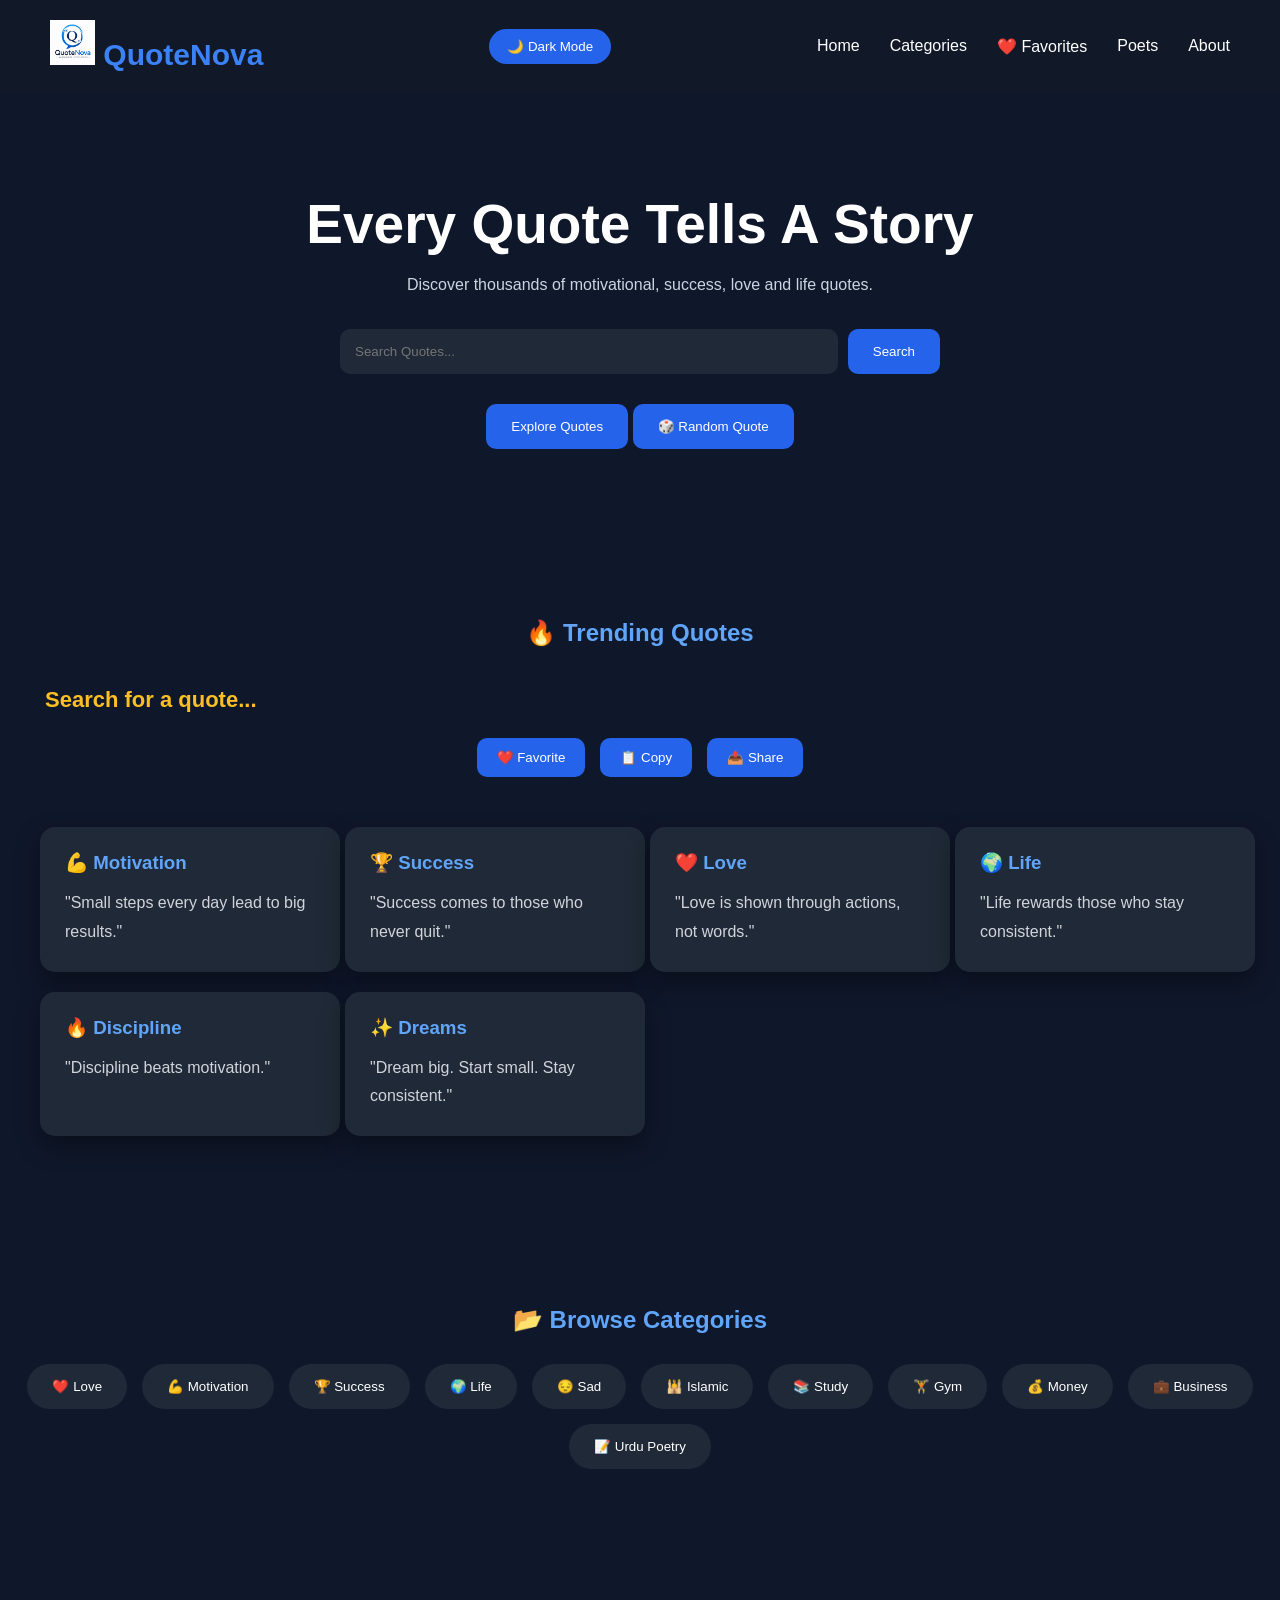
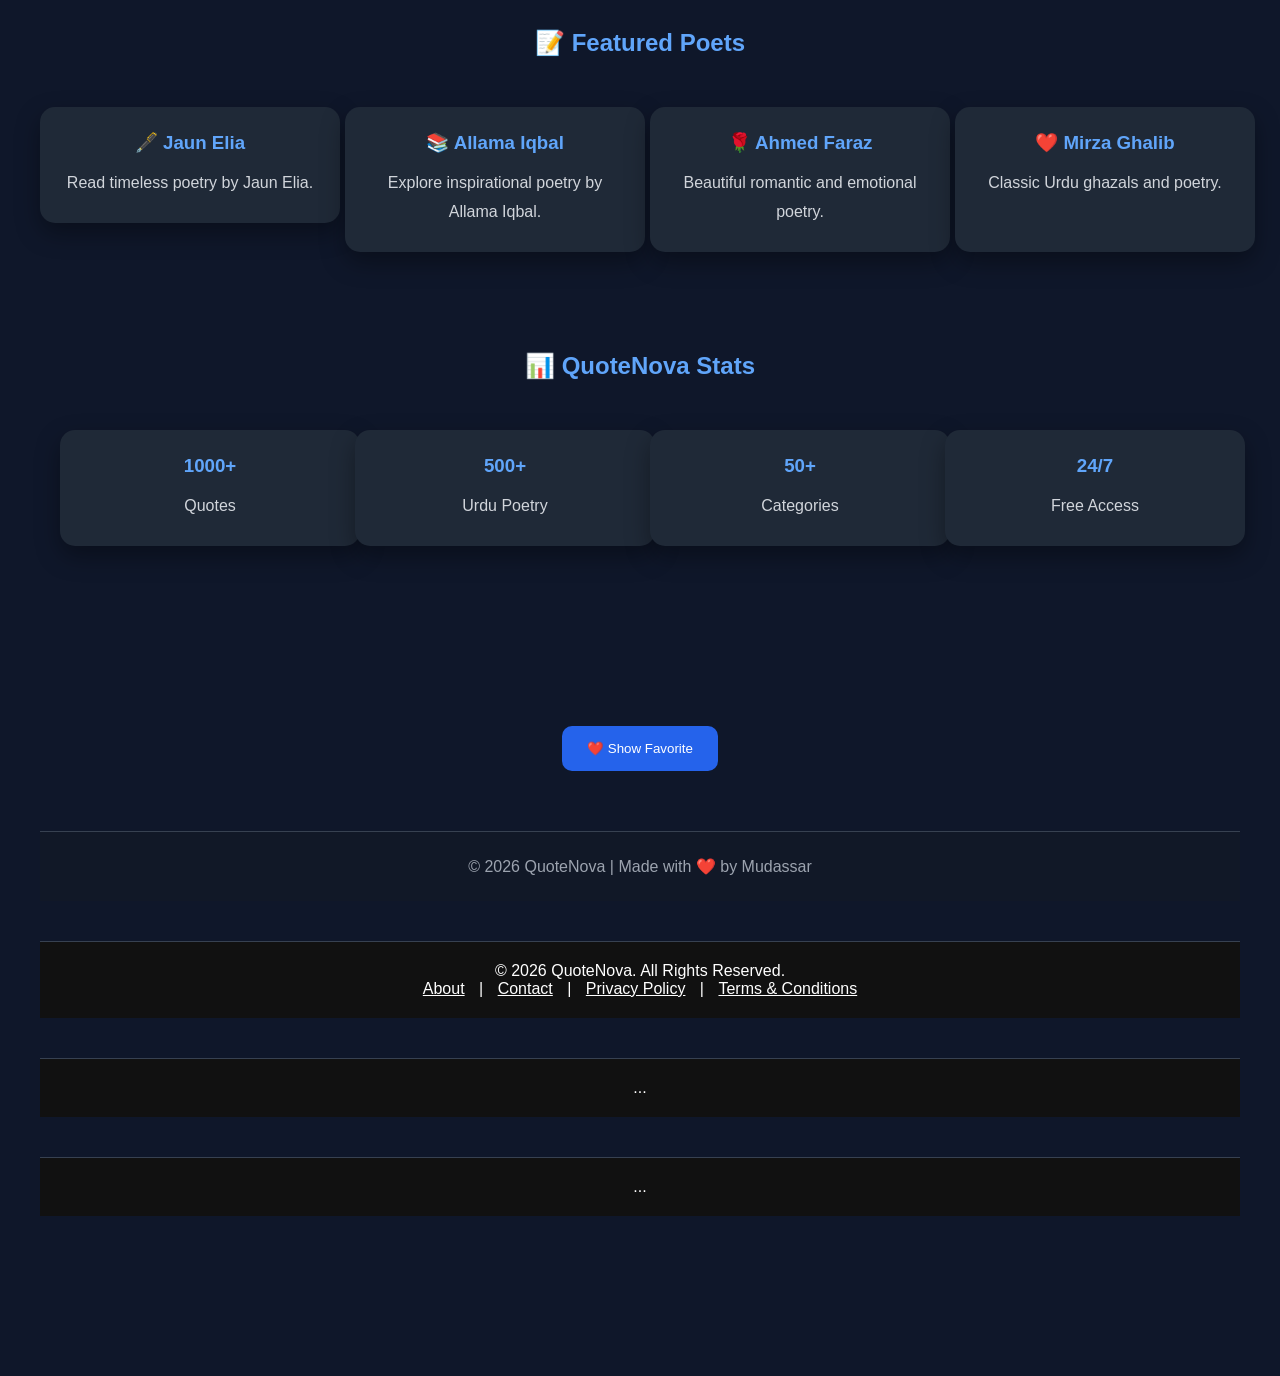
==== index.html @ 7e1d3b28 "index.html" ====
<!DOCTYPE html>
<html lang="en">
<head>
    <meta charset="UTF-8">
    <meta name="viewport" content="width=device-width, initial-scale=1.0">
    <title>QuoteNova</title>
    <link rel="stylesheet" href="style.css">
<!-- Google tag (gtag.js) -->
<script async src="https://www.googletagmanager.com/gtag/js?id=G-5KKQ41G4VQ"></script>
<script>
window.dataLayer = window.dataLayer || [];
function gtag(){dataLayer.push(arguments);}
gtag('js', new Date());
gtag('config', 'G-5KKQ41G4VQ');
</script>
</head>
<body>

<nav>
    <div class="logo">
    <img src="logo.png" alt="QuoteNova Logo" width="45">
    QuoteNova
</div>
<button id="themeBtn">🌙 Dark Mode</button>
   <ul>
    <li><a href="#home">Home</a></li>
    <li><a href="#categories">Categories</a></li>
    <li><a href="favorites.html">❤️ Favorites</a></li>
    <li><a href="#poets">Poets</a></li>
    <li><a href="#about">About</a></li>
</ul>
</nav>

<section class="hero" id="home">

    <h1>Every Quote Tells A Story</h1>

    <p>
        Discover thousands of motivational,
        success, love and life quotes.
    </p>

    <div class="search-box">
        <input type="text" id="searchInput" placeholder="Search Quotes...">
        <button id="searchBtn">Search</button>
    </div>

    <button class="explore-btn">
        Explore Quotes
    </button>
<button id="randomBtn" class="explore-btn">
    🎲 Random Quote
</button>
</section>

<section class="quotes" id="quotes">

    <h2>🔥 Trending Quotes</h2>

    <p id="resultQuote">
        Search for a quote...
    </p>
<div class="quote-actions">
    <button id="favoriteBtn">❤️ Favorite</button>
    <button id="copyBtn">📋 Copy</button>
    <button id="shareBtn">📤 Share</button>
</div>
    <div class="cards">

       <div class="card" onclick="showCategory('motivation')">
    <h3>💪 Motivation</h3>
    <p>"Small steps every day lead to big results."</p>
</div>

        <div class="card" onclick="showCategory('success')">
            <h3>🏆 Success</h3>
            <p>"Success comes to those who never quit."</p>
        </div>

        <div class="card" onclick="showCategory('love')">
            <h3>❤️ Love</h3>
            <p>"Love is shown through actions, not words."</p>
        </div>

        <div class="card" onclick="showCategory('life')">
            <h3>🌍 Life</h3>
            <p>"Life rewards those who stay consistent."</p>
        </div>

        <div class="card" onclick="showCategory('discipline')">
            <h3>🔥 Discipline</h3>
            <p>"Discipline beats motivation."</p>
        </div>

      <div class="card" onclick="showCategory('dreams')">
            <h3>✨ Dreams</h3>
            <p>"Dream big. Start small. Stay consistent."</p>
        </div>

    </div>

</section>

<section class="categories" id="categories">

    <h2>📂 Browse Categories</h2>

    <div class="category-list">
       <button id="loveBtn">❤️ Love</button>
       <button id="motivationBtn">💪 Motivation</button>
       <button id="successBtn">🏆 Success</button>
        <button id="lifeBtn">🌍 Life</button>
        <button>😔 Sad</button>
        <button>🕌 Islamic</button>
        <button>📚 Study</button>
        <button>🏋️ Gym</button>
        <button>💰 Money</button>
        <button>💼 Business</button>
  <a href="poetry.html">
    <button>📝 Urdu Poetry</button>
</a>
    </div>
   

</section>
<section class="poets" id="poets">

    <h2>📝 Featured Poets</h2>

    <div class="cards">

      <a href="poetry.html" style="text-decoration:none;color:white;">
<div class="card">
    <h3>🖋️ Jaun Elia</h3>
    <p>Read timeless poetry by Jaun Elia.</p>
</div>
</a>  

        <div class="card">
            <h3>📚 Allama Iqbal</h3>
            <p>Explore inspirational poetry by Allama Iqbal.</p>
        </div>

        <div class="card">
            <h3>🌹 Ahmed Faraz</h3>
            <p>Beautiful romantic and emotional poetry.</p>
        </div>

        <div class="card">
            <h3>❤️ Mirza Ghalib</h3>
            <p>Classic Urdu ghazals and poetry.</p>
        </div>

    </div>
<section class="stats">

    <h2>📊 QuoteNova Stats</h2>

    <div class="cards">

        <div class="card">
            <h3>1000+</h3>
            <p>Quotes</p>
        </div>

        <div class="card">
            <h3>500+</h3>
            <p>Urdu Poetry</p>
        </div>

        <div class="card">
            <h3>50+</h3>
            <p>Categories</p>
        </div>

        <div class="card">
            <h3>24/7</h3>
            <p>Free Access</p>
        </div>

    </div>
 <section class="stats">
   
 </section>
<button id="showFavoriteBtn" class="explore-btn">
    ❤️ Show Favorite
</button>
<footer id="about">
    <p>© 2026 QuoteNova | Made with ❤️ by Mudassar</p>
</footer>
<script src="script.js"></script>
<footer style="text-align:center;padding:20px;background:#111;color:white;margin-top:40px;">
    <p>© 2026 QuoteNova. All Rights Reserved.</p>

    <a href="about.html" style="color:white;margin:10px;">About</a> |
    <a href="contact.html" style="color:white;margin:10px;">Contact</a> |
    <a href="privacy.html" style="color:white;margin:10px;">Privacy Policy</a> |
    <a href="terms.html" style="color:white;margin:10px;">Terms & Conditions</a>
</footer>
    <footer style="text-align:center;padding:20px;background:#111;color:white;margin-top:40px;">
...
</footer>
<footer style="text-align:center;padding:20px;background:#111;color:white;margin-top:40px;">
...
</footer>



</body>
</html>
---- style.css ----
*{
    margin:0;
    padding:0;
    box-sizing:border-box;
    font-family:Arial,sans-serif;
}

body{
    background:#0f172a;
    color:#fff;
}

nav{
    display:flex;
    justify-content:space-between;
    align-items:center;
    padding:20px 50px;
    background:#111827;
    position:sticky;
    top:0;
}

.logo{
    font-size:30px;
    font-weight:bold;
    color:#3b82f6;
}

nav ul{
    display:flex;
    list-style:none;
    gap:30px;
}

nav li{
    cursor:pointer;
    transition:.3s;
}

nav li:hover{
    color:#3b82f6;
}

.hero{
    text-align:center;
    padding:100px 20px;
}

.hero h1{
    font-size:55px;
    margin-bottom:20px;
}

.hero p{
    color:#cbd5e1;
    margin-bottom:35px;
}

.search-box{
    width:80%;
    max-width:600px;
    margin:0 auto 30px;
    display:flex;
    gap:10px;
}

.search-box input{
    flex:1;
    padding:15px;
    border:none;
    border-radius:10px;
    background:#1f2937;
    color:white;
    outline:none;
}

.search-box button,
.explore-btn{
    padding:15px 25px;
    border:none;
    border-radius:10px;
    background:#2563eb;
    color:white;
    cursor:pointer;
}

.quotes{
    padding:70px 20px;
}

.quotes h2{
    text-align:center;
    margin-bottom:40px;
    color:#60a5fa;
}

.cards{
    display:flex;
    justify-content:center;
    gap:20px;
    flex-wrap:wrap;
}

.card{
    background:#1f2937;
    width:300px;
    padding:25px;
    border-radius:15px;
    transition:.3s;
}

.card:hover{
    transform:translateY(-8px);
}

.card h3{
    margin-bottom:15px;
    color:#60a5fa;
}

.card p{
    color:#d1d5db;
}
.card{
    box-shadow:0 10px 20px rgba(0,0,0,.35);
}

.card:hover{
    transform:translateY(-10px) scale(1.03);
}

.card p{
    line-height:1.7;
}
.card{
    box-shadow:0 10px 25px rgba(0,0,0,.35);
    transition:0.3s;
}

.card:hover{
    transform:translateY(-10px);
    background:#273549;
}

.card h3{
    margin-bottom:15px;
    color:#60a5fa;
}

.card p{
    line-height:1.8;
}
.categories{
    padding:80px 20px;
    text-align:center;
}

.categories h2{
    color:#60a5fa;
    margin-bottom:30px;
}

.category-list{
    display:flex;
    flex-wrap:wrap;
    justify-content:center;
    gap:15px;
}

.category-list button{
    padding:15px 25px;
    border:none;
    border-radius:30px;
    background:#1f2937;
    color:white;
    cursor:pointer;
    transition:0.3s;
}

.category-list button:hover{
    background:#2563eb;
    transform:scale(1.05);
}
.cards{
    display:grid;
    grid-template-columns:repeat(auto-fit,minmax(250px,1fr));
    gap:20px;
    margin-top:30px;
    padding:20px;
}

.card{
    background:#1f2937;
    padding:25px;
    border-radius:15px;
    transition:0.3s;
    cursor:pointer;
}

.card:hover{
    transform:translateY(-8px);
    background:#2563eb;
}

.categories{
    padding:80px 20px;
    text-align:center;
}

.categories h2{
    color:#60a5fa;
    margin-bottom:30px;
}

.category-list{
    display:flex;
    flex-wrap:wrap;
    justify-content:center;
    gap:15px;
}

.category-list button{
    padding:15px 25px;
    border:none;
    border-radius:30px;
    background:#1f2937;
    color:white;
    cursor:pointer;
    transition:.3s;
}

.category-list button:hover{
    background:#2563eb;
    transform:scale(1.05);
}

#resultQuote{
    font-size:22px;
    margin:25px;
    color:#fbbf24;
    font-weight:bold;
}
#resultQuote{
    font-size:22px;
    margin:25px;
    color:#fbbf24;
    font-weight:bold;
}

footer{
    background:#111827;
    color:#9ca3af;
    text-align:center;
    padding:25px;
    margin-top:60px;
    border-top:1px solid #374151;
}
.quote-actions{
    display:flex;
    justify-content:center;
    gap:15px;
    margin-bottom:30px;
}

.quote-actions button{
    padding:12px 20px;
    border:none;
    border-radius:10px;
    background:#2563eb;
    color:white;
    cursor:pointer;
    transition:.3s;
}

.quote-actions button:hover{
    background:#1d4ed8;
}
.poets{
    padding:80px 20px;
    text-align:center;
}

.poets h2{
    color:#60a5fa;
    margin-bottom:30px;
}
nav ul li a{
    text-decoration:none;
    color:white;
    transition:.3s;
}

nav ul li a:hover{
    color:#60a5fa;
}
.stats{
    padding:80px 20px;
    text-align:center;
}

.stats h2{
    color:#60a5fa;
    margin-bottom:30px;
}
#themeBtn{
    padding:10px 18px;
    border:none;
    border-radius:20px;
    background:#2563eb;
    color:white;
    cursor:pointer;
    margin-left:20px;
}

.light-mode{
    background:#f5f5f5;
    color:#111;
}

.light-mode nav{
    background:white;
}

.light-mode .card{
    background:white;
    color:black;
}

.light-mode .card:hover{
    background:#dbeafe;
}
.active-btn{
    background:#2563eb !important;
    color:white !important;
    transform:scale(1.05);
}
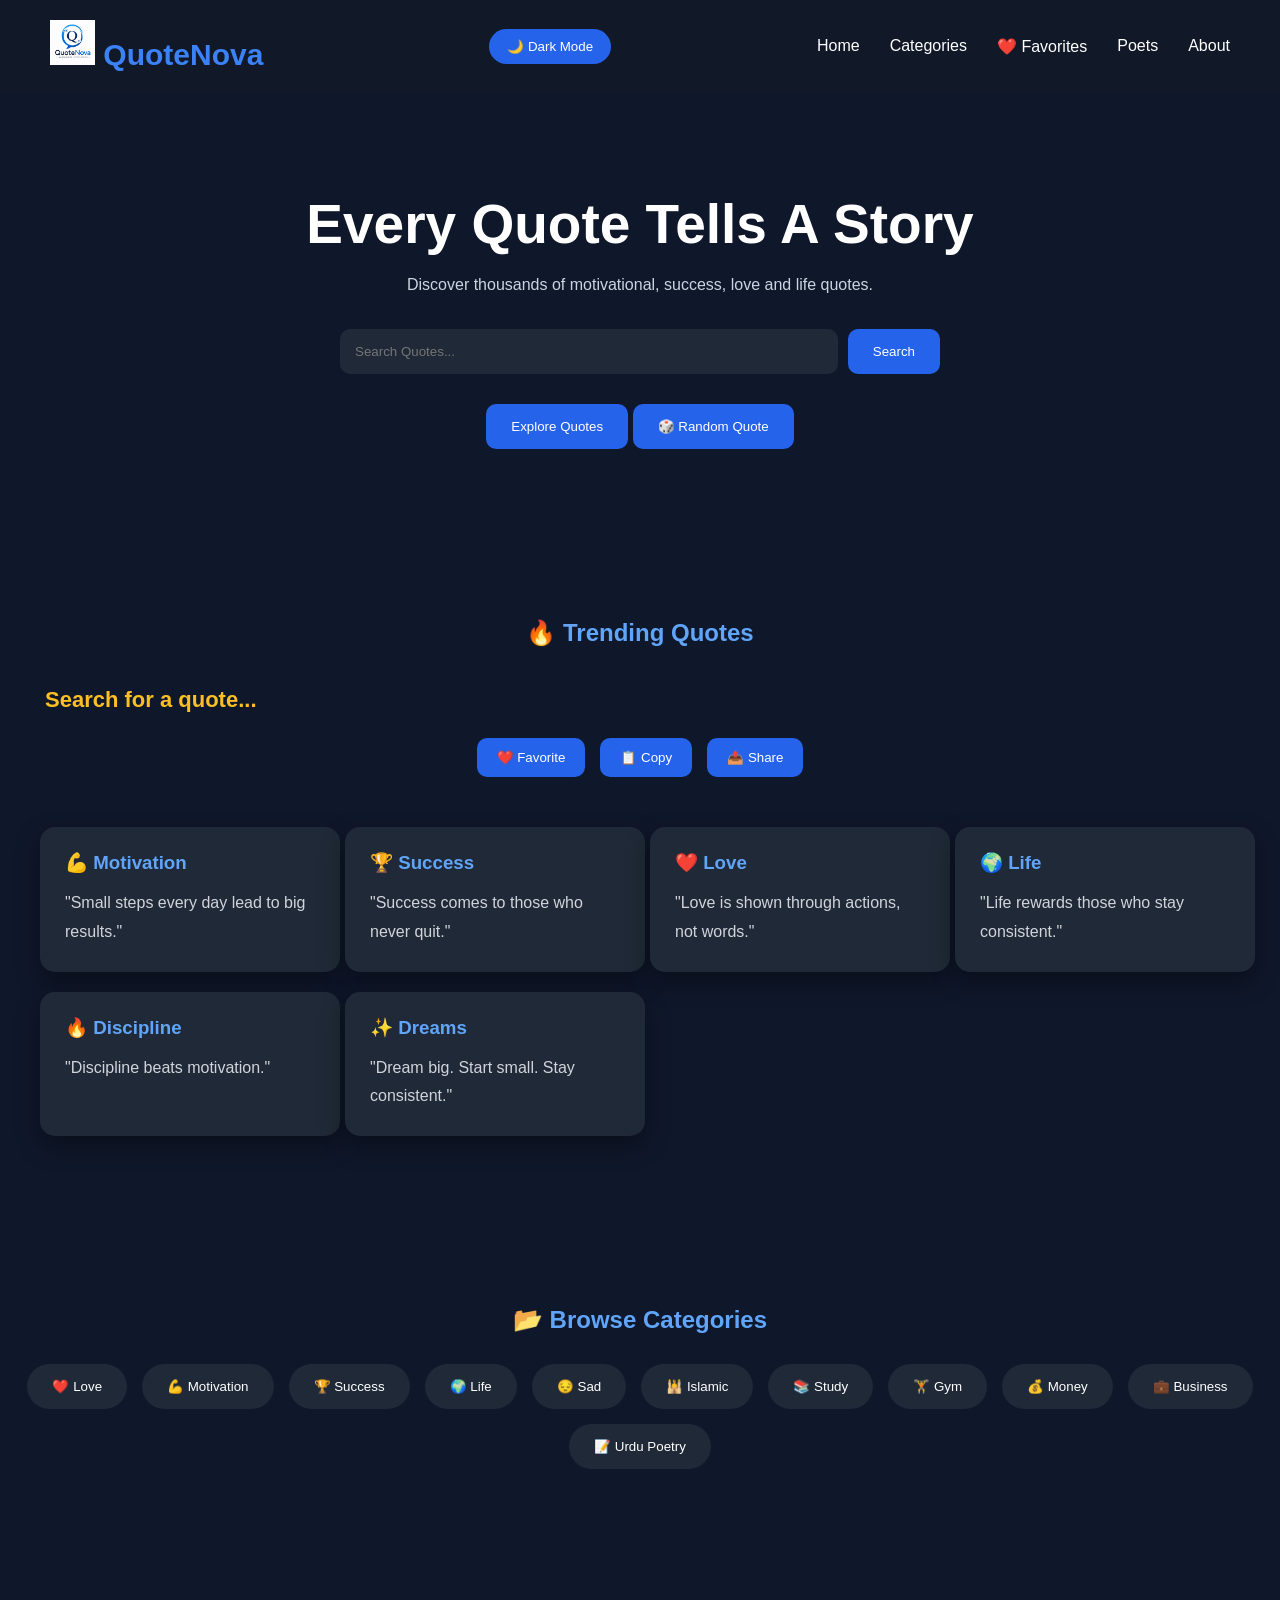
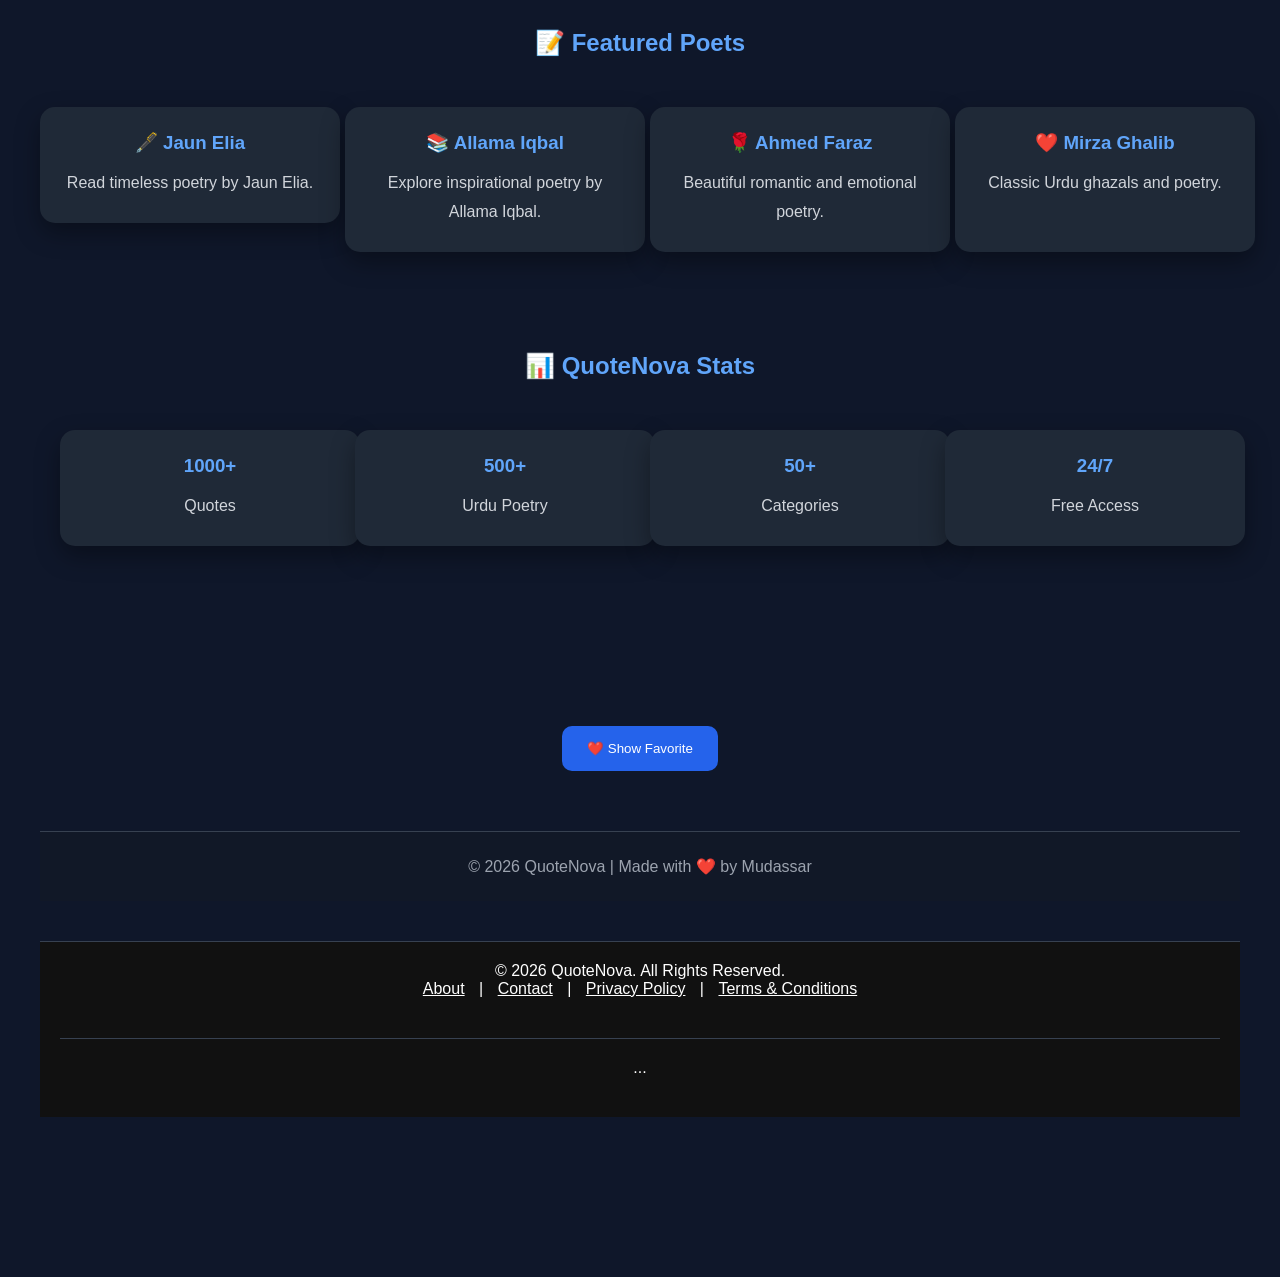
==== commit 120e6285: "index.html" ====
--- a/index.html
+++ b/index.html
@@ -196,15 +196,15 @@
     <a href="contact.html" style="color:white;margin:10px;">Contact</a> |
     <a href="privacy.html" style="color:white;margin:10px;">Privacy Policy</a> |
     <a href="terms.html" style="color:white;margin:10px;">Terms & Conditions</a>
-</footer>
-    <footer style="text-align:center;padding:20px;background:#111;color:white;margin-top:40px;">
-...
-</footer>
+
 <footer style="text-align:center;padding:20px;background:#111;color:white;margin-top:40px;">
 ...
 </footer>
 
-
+<script src="quotes.js"></script>
+<script src="script.js"></script>
+</body>
+</footer>
 
 </body>
 </html>
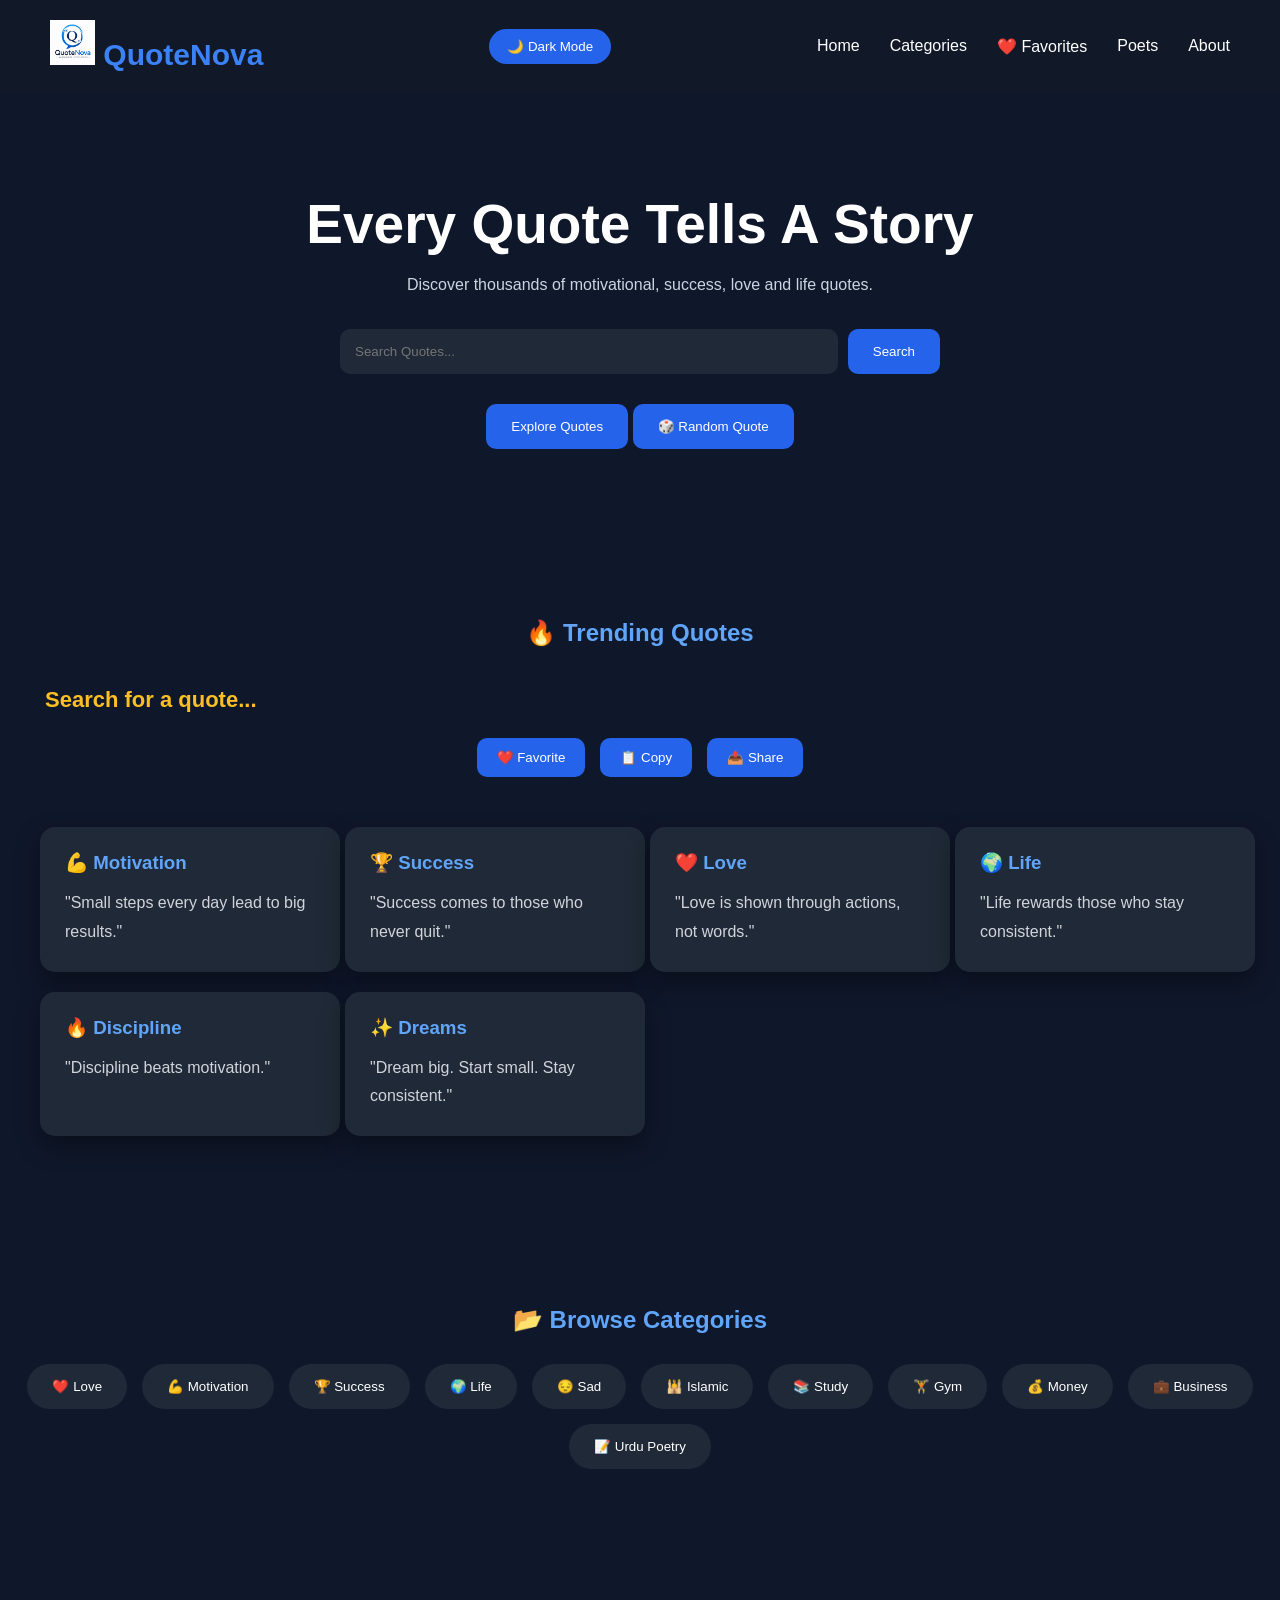
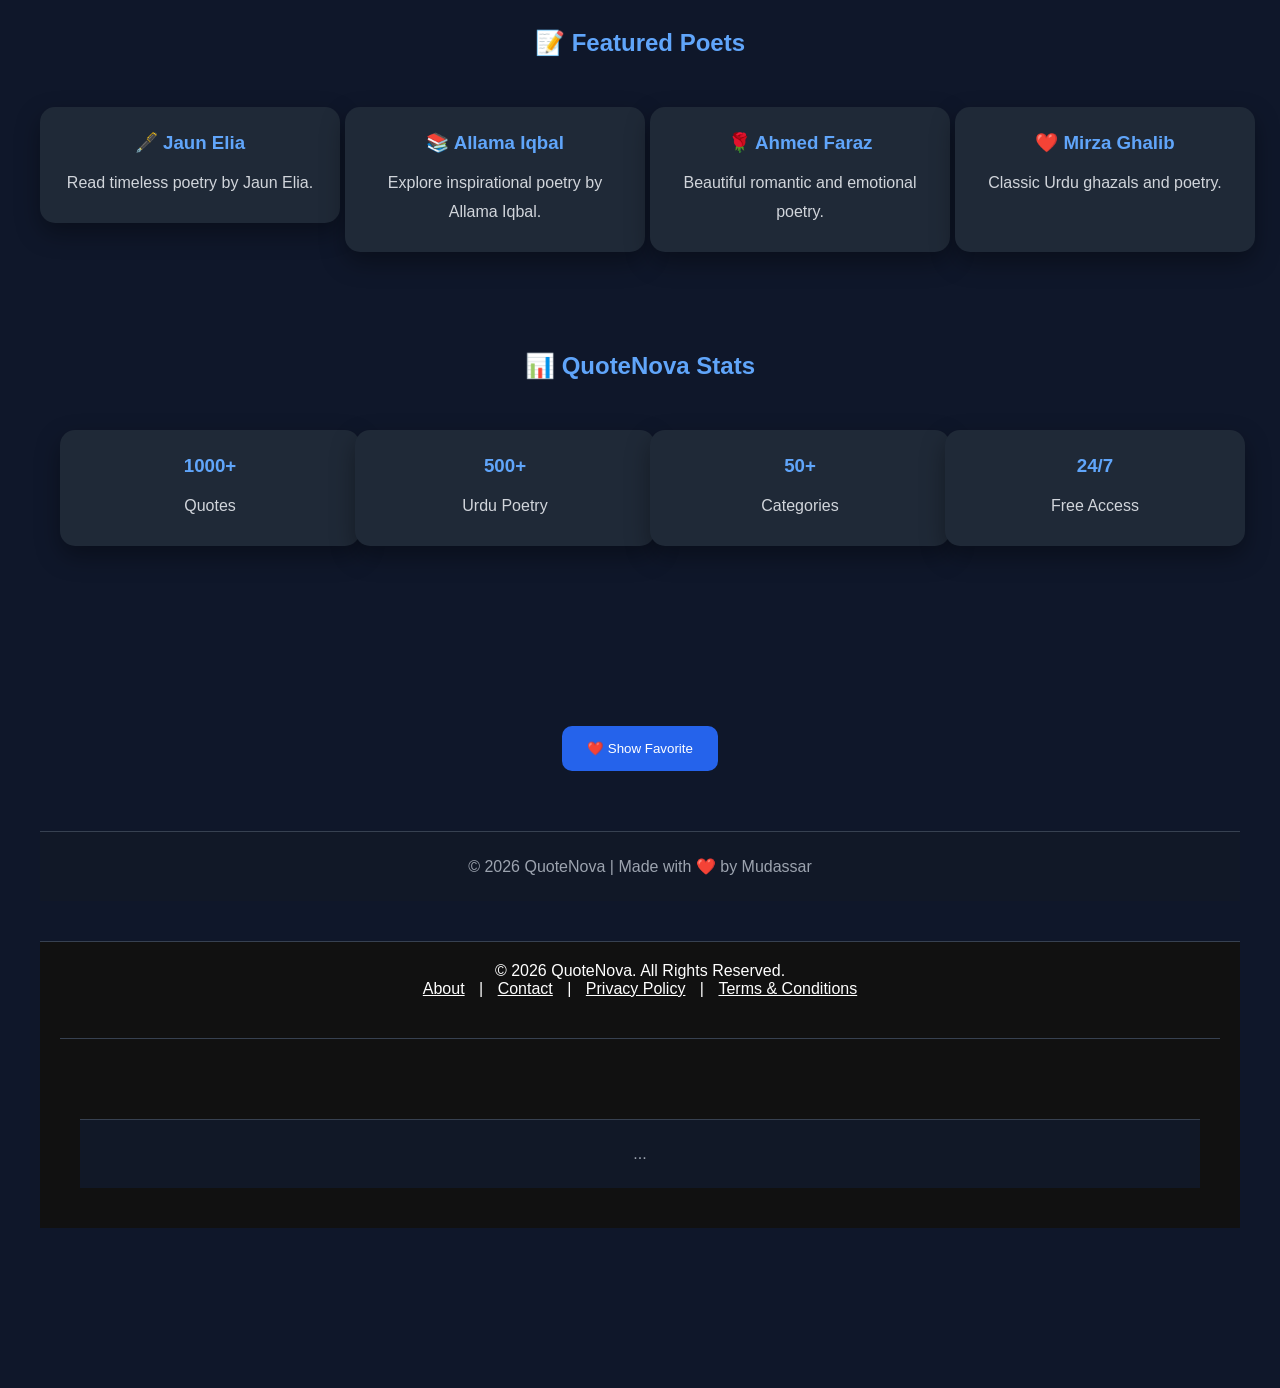
==== commit da56c2aa: "index.html" ====
--- a/index.html
+++ b/index.html
@@ -198,6 +198,7 @@
     <a href="terms.html" style="color:white;margin:10px;">Terms & Conditions</a>
 
 <footer style="text-align:center;padding:20px;background:#111;color:white;margin-top:40px;">
+    <footer>
 ...
 </footer>
 
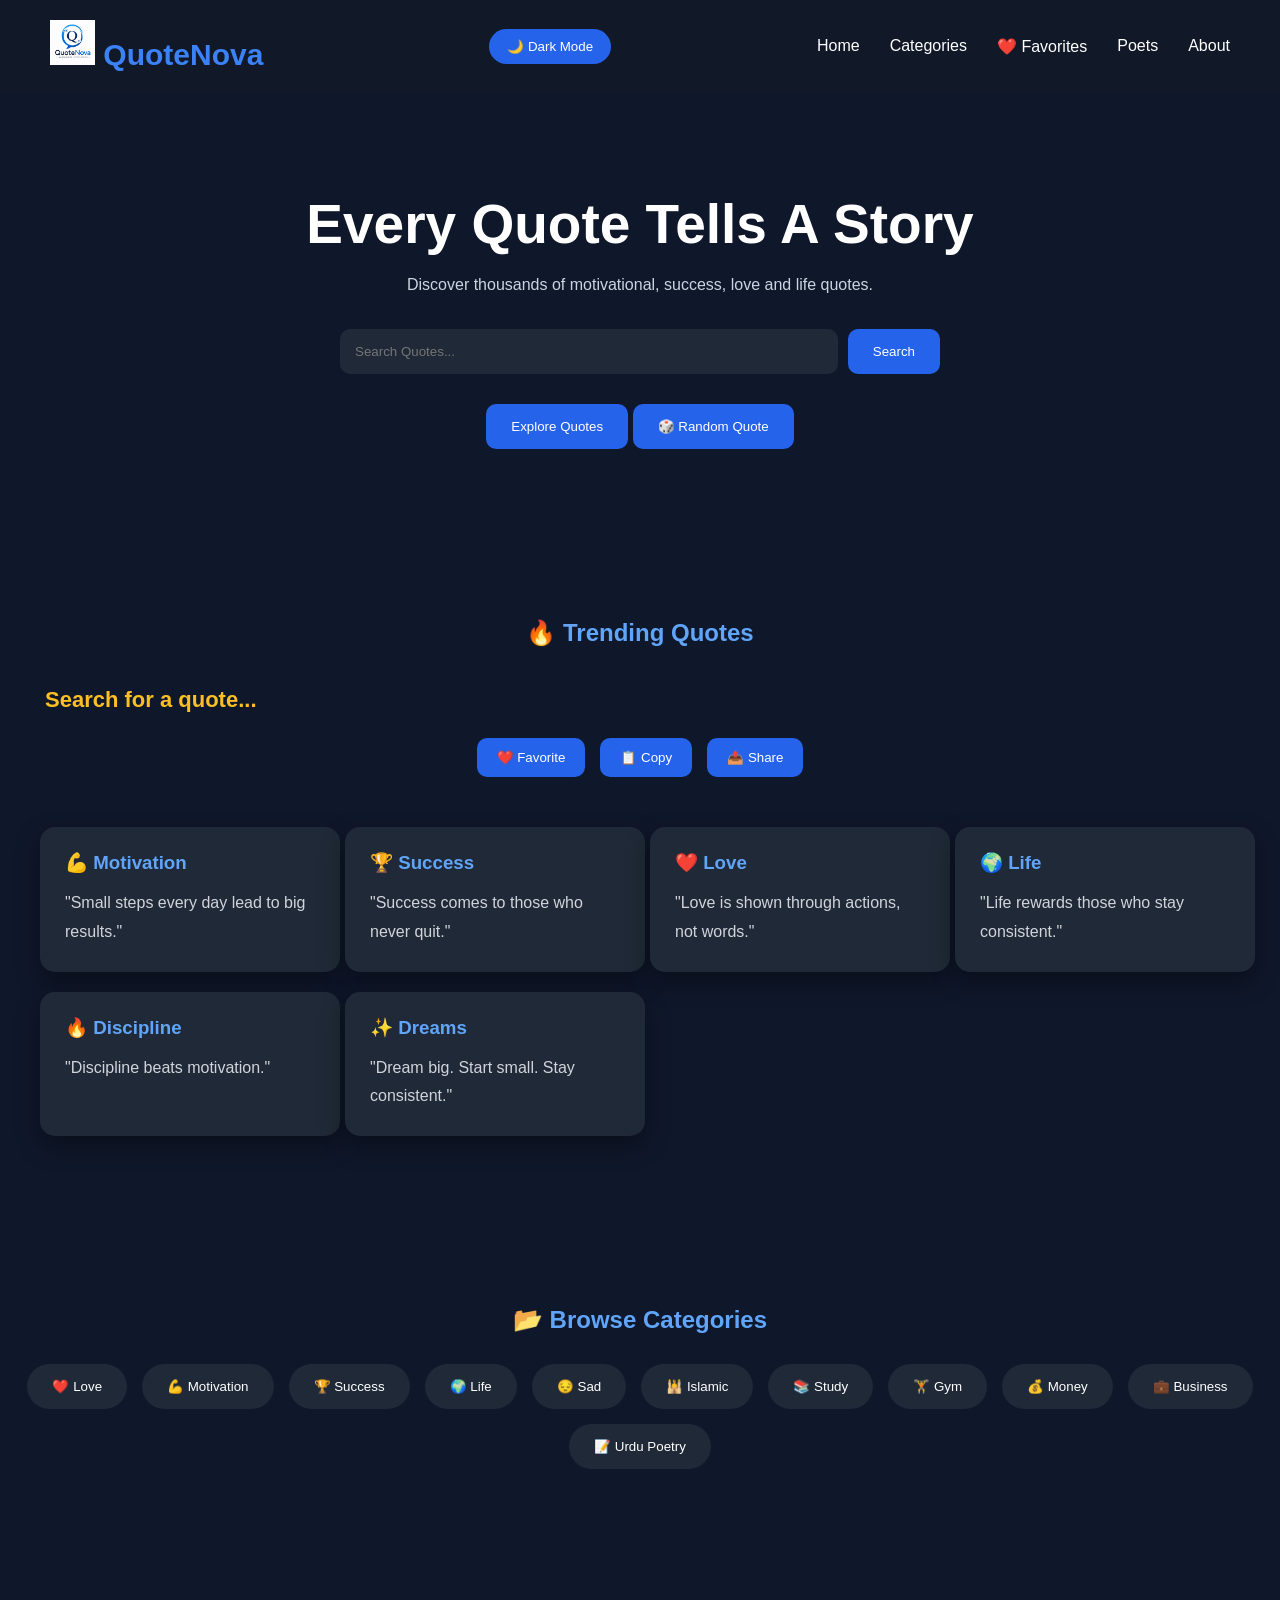
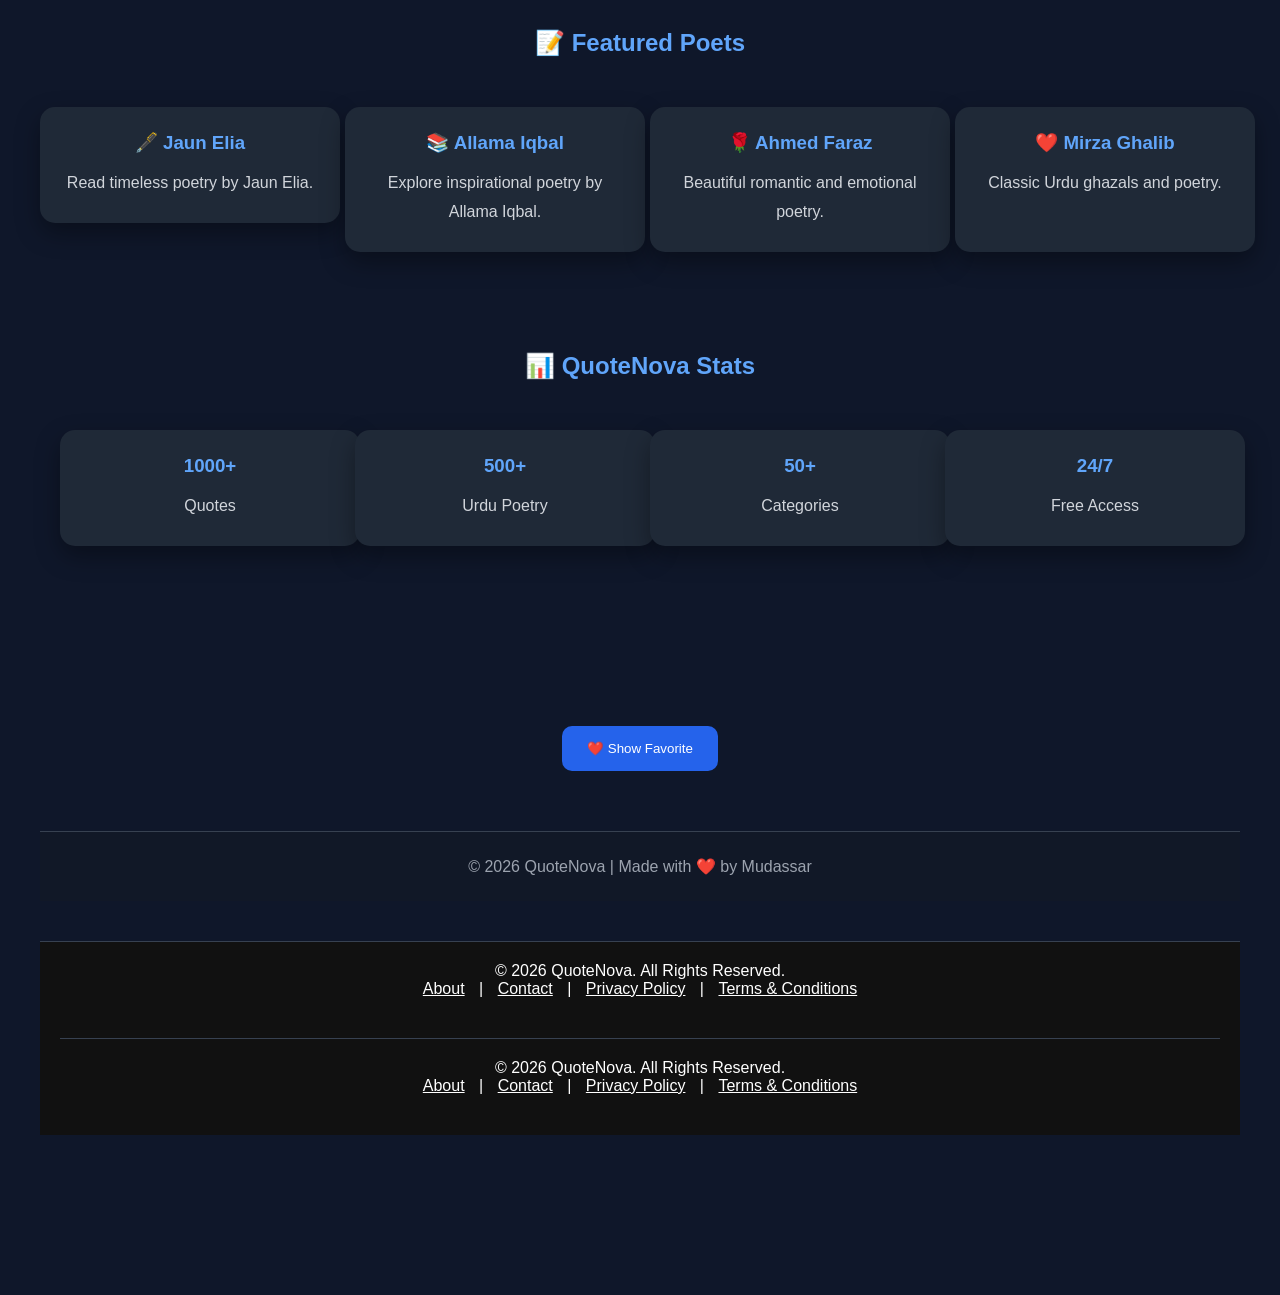
==== commit 530bcdd6: "index.html" ====
--- a/index.html
+++ b/index.html
@@ -198,14 +198,16 @@
     <a href="terms.html" style="color:white;margin:10px;">Terms & Conditions</a>
 
 <footer style="text-align:center;padding:20px;background:#111;color:white;margin-top:40px;">
-    <footer>
-...
+    <p>© 2026 QuoteNova. All Rights Reserved.</p>
+
+    <a href="about.html" style="color:white;margin:10px;">About</a> |
+    <a href="contact.html" style="color:white;margin:10px;">Contact</a> |
+    <a href="privacy.html" style="color:white;margin:10px;">Privacy Policy</a> |
+    <a href="terms.html" style="color:white;margin:10px;">Terms & Conditions</a>
 </footer>
 
 <script src="quotes.js"></script>
 <script src="script.js"></script>
-</body>
-</footer>
 
 </body>
 </html>
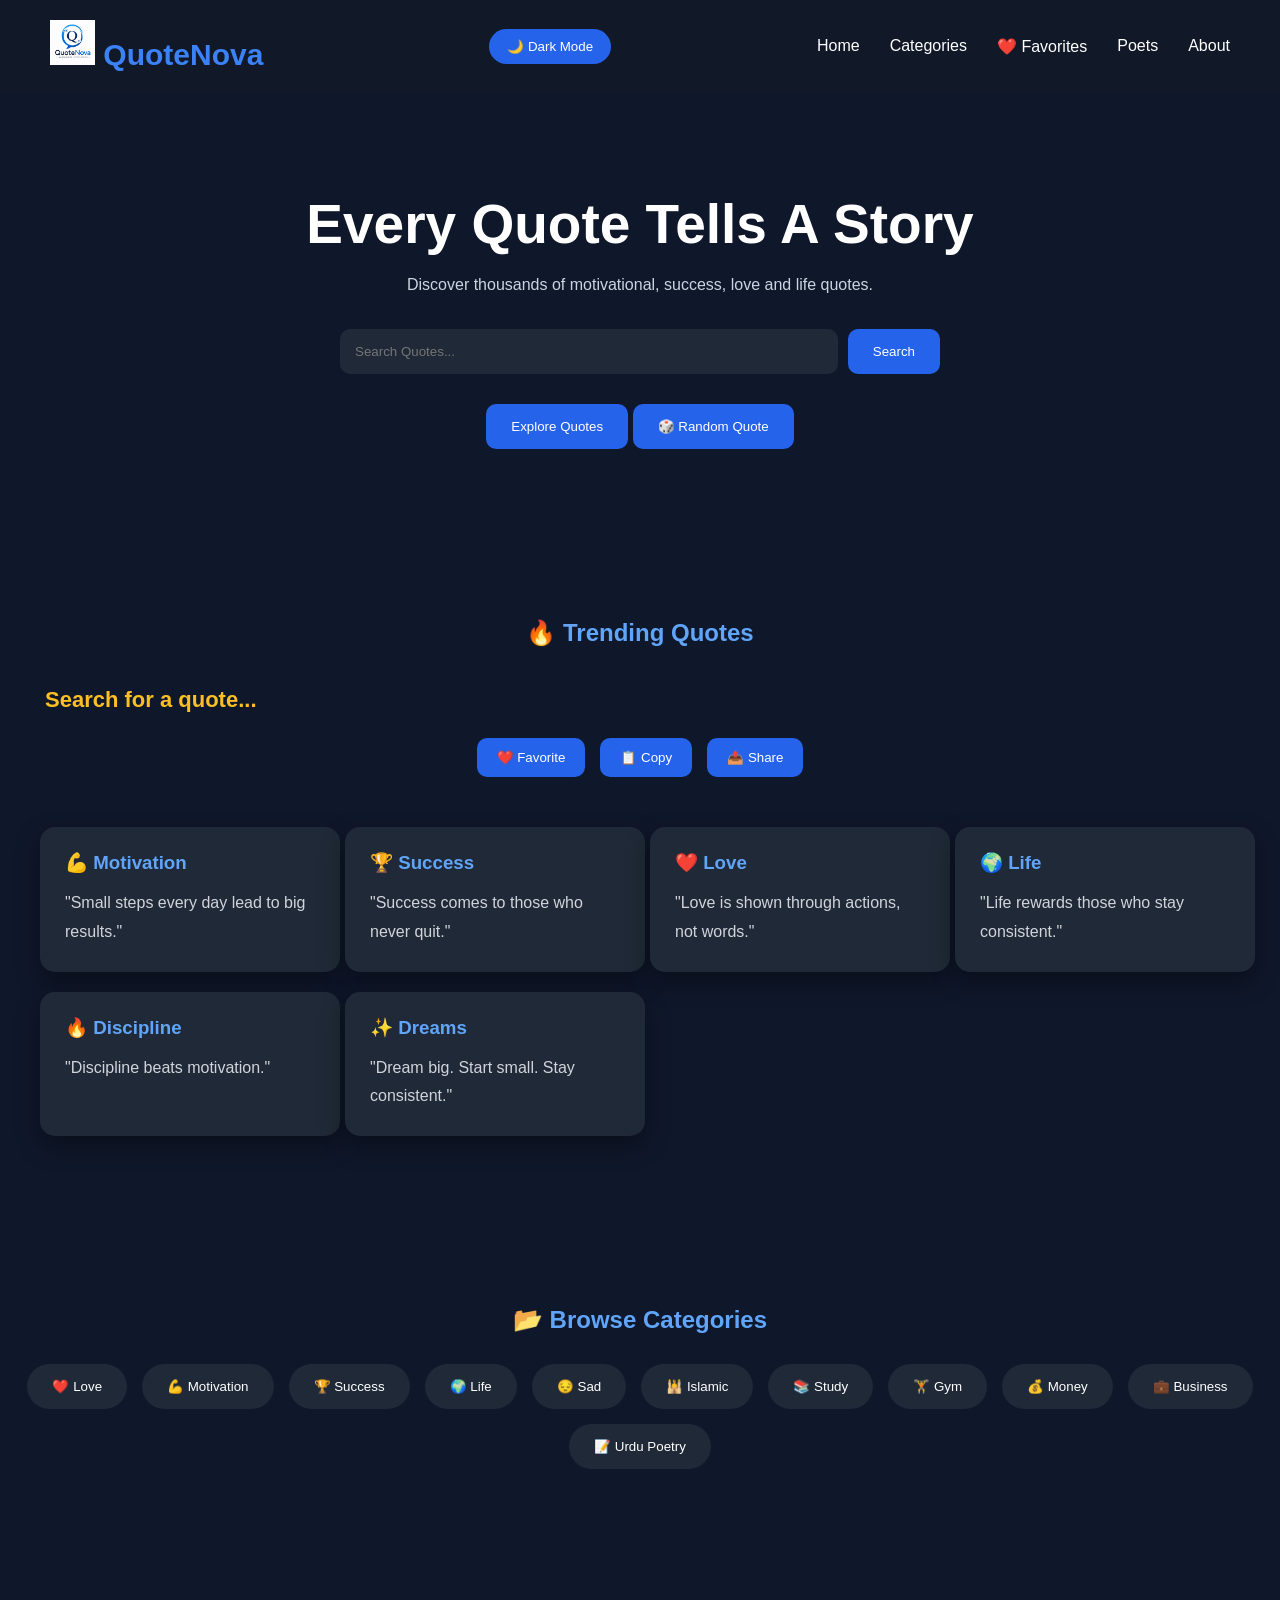
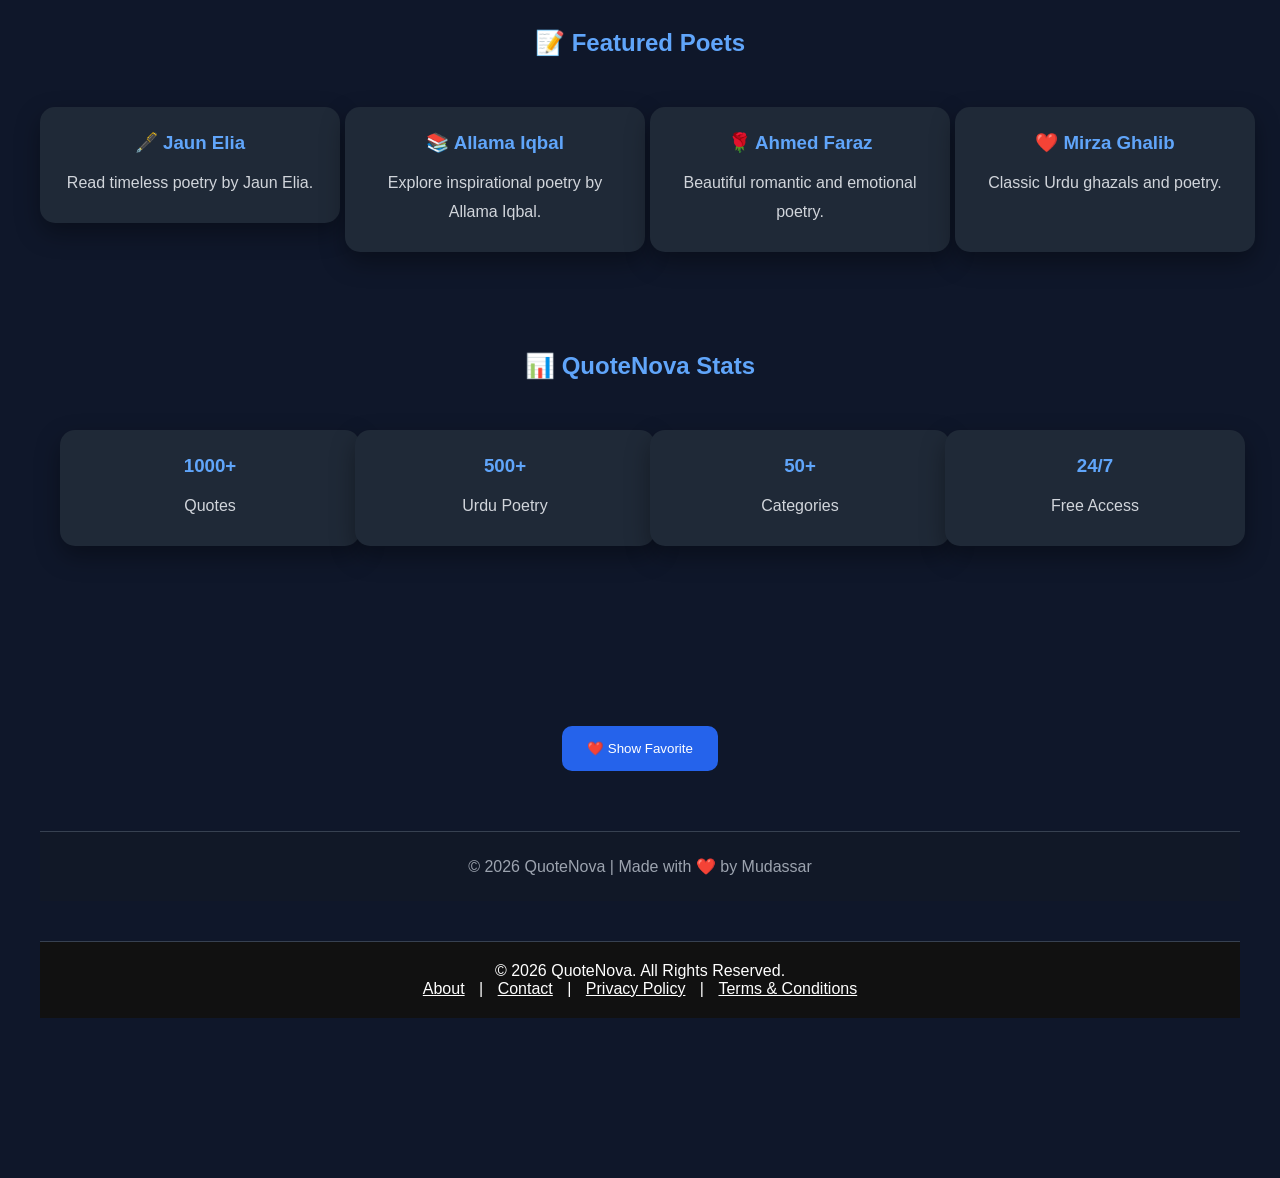
==== commit 5145119e: "index.html" ====
--- a/index.html
+++ b/index.html
@@ -189,6 +189,8 @@
     <p>© 2026 QuoteNova | Made with ❤️ by Mudassar</p>
 </footer>
 <script src="script.js"></script>
+
+
 <footer style="text-align:center;padding:20px;background:#111;color:white;margin-top:40px;">
     <p>© 2026 QuoteNova. All Rights Reserved.</p>
 
@@ -197,13 +199,6 @@
     <a href="privacy.html" style="color:white;margin:10px;">Privacy Policy</a> |
     <a href="terms.html" style="color:white;margin:10px;">Terms & Conditions</a>
 
-<footer style="text-align:center;padding:20px;background:#111;color:white;margin-top:40px;">
-    <p>© 2026 QuoteNova. All Rights Reserved.</p>
-
-    <a href="about.html" style="color:white;margin:10px;">About</a> |
-    <a href="contact.html" style="color:white;margin:10px;">Contact</a> |
-    <a href="privacy.html" style="color:white;margin:10px;">Privacy Policy</a> |
-    <a href="terms.html" style="color:white;margin:10px;">Terms & Conditions</a>
 </footer>
 
 <script src="quotes.js"></script>
